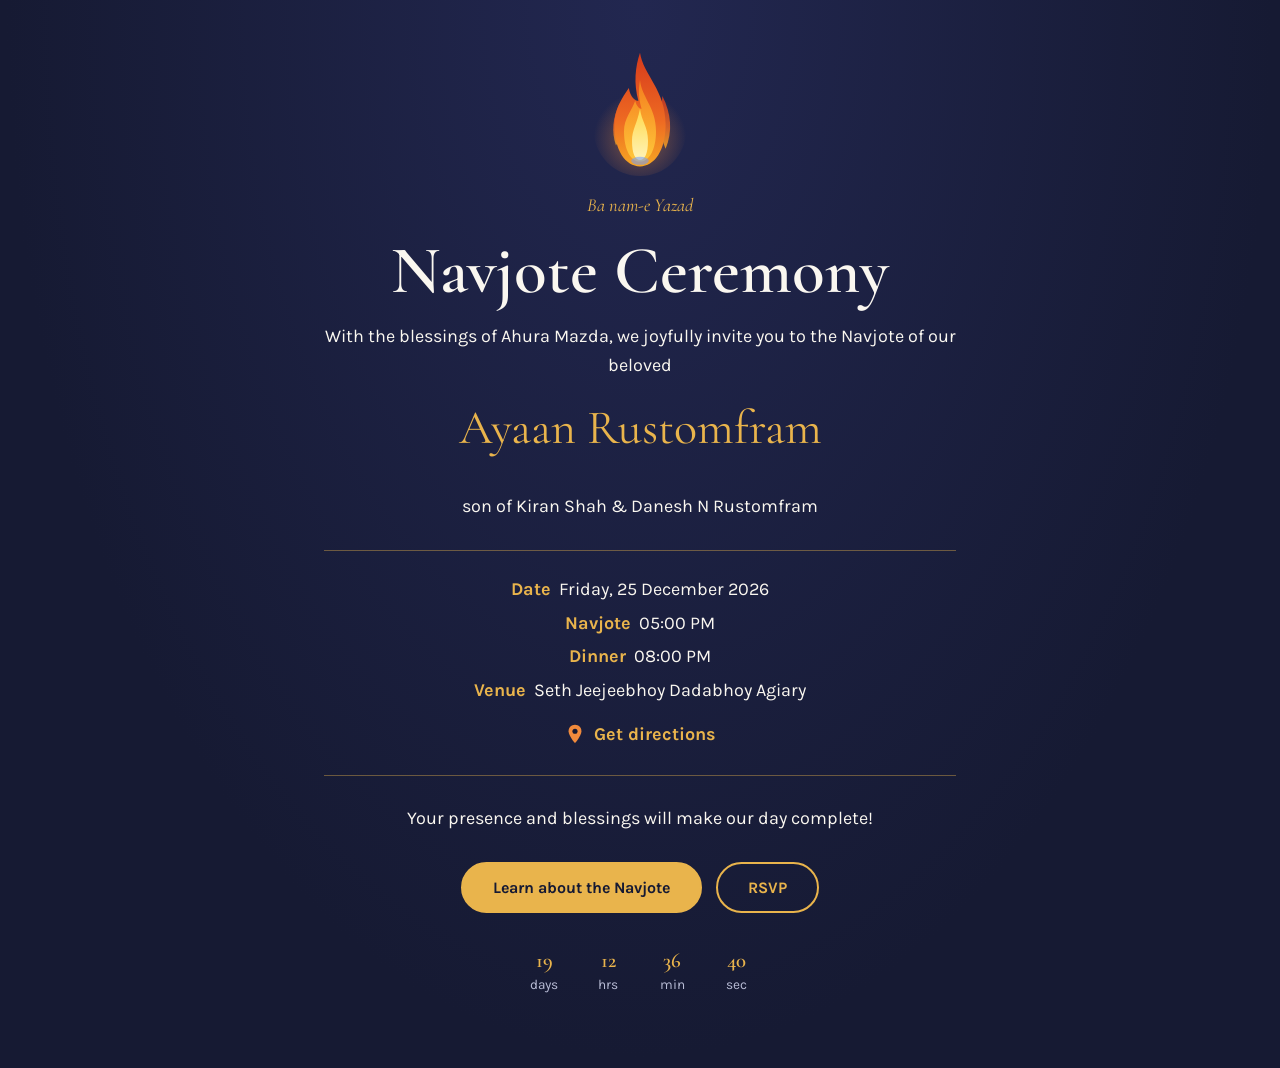
==== index.html @ 0d958ea7 "Add files via upload" ====
<!DOCTYPE html>
<html lang="en">
<head>
<meta charset="utf-8">
<meta name="viewport" content="width=device-width, initial-scale=1">
<meta name="robots" content="noindex, nofollow">
<title>Navjote Invitation</title>
<link rel="preconnect" href="https://fonts.googleapis.com"><link rel="preconnect" href="https://fonts.gstatic.com" crossorigin><link href="https://fonts.googleapis.com/css2?family=Cormorant+Garamond:ital,wght@0,600;1,500&family=Karla:wght@400;700&display=swap" rel="stylesheet">
<link rel="stylesheet" href="style.css">
</head>
<body>
<main class="wrap">
<svg class="flame" viewBox="0 0 120 160" aria-hidden="true">
<defs>
<radialGradient id="gl" cx="50%" cy="60%" r="50%"><stop offset="0" stop-color="#f08a3c" stop-opacity=".5"/><stop offset="1" stop-color="#f08a3c" stop-opacity="0"/></radialGradient>
<linearGradient id="g1" x1="0" y1="0" x2="0" y2="1"><stop offset="0" stop-color="#d63a1c"/><stop offset=".6" stop-color="#ee6a22"/><stop offset="1" stop-color="#f6a623"/></linearGradient>
<linearGradient id="g2" x1="0" y1="0" x2="0" y2="1"><stop offset="0" stop-color="#f47d1e"/><stop offset="1" stop-color="#ffc83a"/></linearGradient>
<linearGradient id="g3" x1="0" y1="0" x2="0" y2="1"><stop offset="0" stop-color="#ffd84a"/><stop offset="1" stop-color="#fff4b8"/></linearGradient>
</defs>
<ellipse class="glow" cx="60" cy="102" rx="58" ry="58" fill="url(#gl)"/>
<path class="f f-side" d="M34 70C26 88 24 104 30 122C37 110 39 96 34 70Z" fill="url(#g1)" opacity=".85"/>
<path class="f f-side2" d="M88 60C99 82 101 104 92 126C85 111 84 90 88 60Z" fill="url(#g1)" opacity=".85"/>
<path class="f f1" d="M60 6C64 34 92 52 92 96C92 128 78 148 60 148C42 148 28 128 28 96C28 76 38 62 46 50C48 62 54 66 58 66C52 44 54 24 60 6Z" fill="url(#g1)"/>
<path class="f f2" d="M60 40C62 62 80 74 80 104C80 128 71 142 60 142C49 142 40 128 40 104C40 88 50 78 54 66C56 74 60 76 62 76C58 62 58 52 60 40Z" fill="url(#g2)"/>
<path class="f f3" d="M60 76C62 92 70 98 70 116C70 132 66 140 60 140C54 140 50 132 50 116C50 102 56 96 60 76Z" fill="url(#g3)"/>
<ellipse cx="60" cy="141" rx="11" ry="5" fill="#6f9bff" opacity=".55"/>
<circle class="ember e1" cx="48" cy="30" r="1.8" fill="#ffc83a"/>
<circle class="ember e2" cx="76" cy="38" r="1.5" fill="#f6a623"/>
<circle class="ember e3" cx="62" cy="20" r="1.2" fill="#ffd84a"/>
</svg>
<p class="blessing">Ba nam-e Yazad</p>
<h1>Navjote Ceremony</h1>
<p>With the blessings of Ahura Mazda, we joyfully invite you to the Navjote of our beloved</p>
<p class="child">Ayaan Rustomfram</p>
<p>son of Kiran Shah &amp; Danesh N Rustomfram</p>
<div class="details">
<p><strong>Date</strong> &nbsp;Friday, 25 December 2026</p>
<p><strong>Navjote</strong> &nbsp;05:00 PM</p>
<p><strong>Dinner</strong> &nbsp;08:00 PM</p>
<p><strong>Venue</strong> &nbsp;Seth Jeejeebhoy Dadabhoy Agiary</p>
<a class="pin" href="https://maps.app.goo.gl/TBdtkeAdjKp1ws3x9" target="_blank" rel="noopener" aria-label="Get directions to the venue on Google Maps">
<svg viewBox="0 0 24 24" width="22" height="22" aria-hidden="true"><path d="M12 2C8 2 5 5 5 9c0 5.2 7 13 7 13s7-7.8 7-13c0-4-3-7-7-7Z" fill="#f08a3c"/><circle cx="12" cy="9" r="2.8" fill="#161a33"/></svg>
Get directions</a>
</div>
<p>Your presence and blessings will make our day complete!</p>
<div class="btns">
<a class="btn primary" href="significance.html">Learn about the Navjote</a>
<a class="btn ghost" href="rsvp.html">RSVP</a>
</div>
<p class="count" id="count" aria-live="off">
<span><b id="cd">--</b> days</span><span><b id="ch">--</b> hrs</span><span><b id="cm">--</b> min</span><span><b id="cs">--</b> sec</span>
</p>
<script>
(function(){
  var target=new Date('2026-12-25T17:00:00+05:30').getTime(),box=document.getElementById('count');
  function pad(n){return n<10?'0'+n:n}
  function tick(){
    var d=target-Date.now();
    if(d<=0){box.textContent=d>-864e5?'The celebration is today!':'Thank you for celebrating with us.';clearInterval(t);return}
    document.getElementById('cd').textContent=Math.floor(d/864e5);
    document.getElementById('ch').textContent=pad(Math.floor(d%864e5/36e5));
    document.getElementById('cm').textContent=pad(Math.floor(d%36e5/6e4));
    document.getElementById('cs').textContent=pad(Math.floor(d%6e4/1e3));
  }
  tick();var t=setInterval(tick,1000);
})();
</script>
</main>
</body>
</html>
---- style.css ----
:root{--night:#161a33;--night2:#222750;--gold:#e9b44c;--ember:#f08a3c;--white:#faf7f0;--mute:#b9bdd6}
@media (prefers-color-scheme:light){:root{--night:#161a33}}
*{box-sizing:border-box;margin:0}
html{background:#161a33}
body{min-height:100vh;background:radial-gradient(ellipse at 50% 0%,var(--night2),var(--night) 70%);color:var(--white);font-family:'Karla',system-ui,sans-serif;line-height:1.65;font-size:18px;padding:env(safe-area-inset-top) 0 env(safe-area-inset-bottom)}
h1,h2,h3{font-family:'Cormorant Garamond',Georgia,serif;font-weight:600;line-height:1.15}
.wrap{max-width:680px;margin:0 auto;padding:48px 24px 72px;text-align:center}
.blessing{color:var(--gold);font-style:italic;font-family:'Cormorant Garamond',serif;font-size:1.15rem}
h1{font-size:clamp(2.6rem,9vw,4.2rem);margin:12px 0}
h2{font-size:clamp(1.8rem,6vw,2.4rem);margin-bottom:16px}
.child{font-size:clamp(2rem,7vw,3rem);color:var(--gold);margin:8px 0 24px;font-family:'Cormorant Garamond',serif}
.details{border-top:1px solid rgba(233,180,76,.4);border-bottom:1px solid rgba(233,180,76,.4);padding:20px 0;margin:28px 0}
.details p{margin:4px 0}
.details strong{color:var(--gold);font-weight:700}
.btns{display:flex;gap:14px;justify-content:center;flex-wrap:wrap;margin-top:28px}
.btn{display:inline-block;padding:14px 30px;border-radius:999px;font:700 1rem 'Karla',sans-serif;text-decoration:none;cursor:pointer;border:2px solid var(--gold);transition:background .2s,color .2s}
.btn.primary{background:var(--gold);color:var(--night)}
.btn.primary:hover{background:var(--ember);border-color:var(--ember)}
.btn.ghost{color:var(--gold);background:transparent}
.btn.ghost:hover{background:rgba(233,180,76,.15)}
:focus-visible{outline:3px solid var(--white);outline-offset:3px}
.sig{text-align:left}
.sig h3{color:var(--gold);font-size:1.5rem;margin:28px 0 6px}
.sig p{color:#e6e7f2;max-width:62ch}
.sig .lead{font-size:1.1rem}
.triple{display:flex;gap:10px;flex-wrap:wrap;margin:14px 0}
.triple span{flex:1 1 150px;border:1px solid rgba(233,180,76,.5);padding:12px;text-align:center;border-radius:8px;font-family:'Cormorant Garamond',serif;font-size:1.2rem}
form{text-align:left;margin-top:24px}
fieldset{border:1px solid rgba(233,180,76,.4);border-radius:10px;padding:16px 18px 18px;margin-bottom:20px}
legend{padding:0 8px;color:var(--gold);font-weight:700}
label{display:block;font-size:.95rem;color:var(--mute);margin-bottom:4px}
input{width:100%;padding:12px 14px;font:inherit;color:var(--night);background:var(--white);border:2px solid transparent;border-radius:8px}
input:focus{border-color:var(--gold);outline:none}
.row{display:grid;grid-template-columns:1fr 1fr;gap:14px}
.hint{font-size:.9rem;color:var(--mute);margin-top:8px}
.thanks{display:none;border:1px solid var(--gold);border-radius:10px;padding:24px;margin-top:24px}
.err{color:#ffb4a2;font-size:.95rem;min-height:1.4em;margin-bottom:8px}
.pin{display:inline-flex;align-items:center;gap:8px;margin-top:10px;color:var(--gold);font-weight:700;text-decoration:none;border-bottom:1px solid transparent}
.pin:hover{border-bottom-color:var(--gold)}
.flame{width:96px;height:128px;margin:0 auto 14px;display:block;overflow:visible}
.f{transform-box:fill-box;transform-origin:50% 100%}
.f1{animation:sway1 2.6s ease-in-out infinite}
.f2{animation:sway2 1.9s ease-in-out infinite}
.f3{animation:sway3 1.3s ease-in-out infinite}
.f-side{animation:sway2 2.2s ease-in-out infinite .3s}
.f-side2{animation:sway1 2.4s ease-in-out infinite .6s}
.glow{animation:pulse 2.4s ease-in-out infinite}
.ember{animation:rise 3.2s ease-out infinite;opacity:0}
.e2{animation-delay:1.1s}.e3{animation-delay:2s}
@keyframes sway1{0%,100%{transform:scale(1,1) skewX(0)}30%{transform:scale(.96,1.06) skewX(3deg)}65%{transform:scale(1.03,.96) skewX(-3deg)}}
@keyframes sway2{0%,100%{transform:scale(1,1) skewX(0)}40%{transform:scale(.94,1.08) skewX(-4deg)}75%{transform:scale(1.04,.95) skewX(3deg)}}
@keyframes sway3{0%,100%{transform:scale(1,1)}50%{transform:scale(.92,1.1) skewX(2deg)}}
@keyframes pulse{0%,100%{opacity:.75}50%{opacity:1}}
@keyframes rise{0%{transform:translateY(0);opacity:0}15%{opacity:.9}100%{transform:translateY(-34px);opacity:0}}
@media (prefers-reduced-motion:reduce){.f,.glow,.ember{animation:none}.ember{opacity:0}}
.count{margin-top:36px;display:flex;justify-content:center;gap:16px;font-size:.85rem;color:var(--mute)}
.count span{min-width:48px}
.count b{display:block;font:600 1.3rem 'Cormorant Garamond',Georgia,serif;color:var(--gold);line-height:1.2}
.attend{text-align:left}
.choice{display:flex;gap:14px}
.choice label{flex:1;display:flex;align-items:center;justify-content:center;gap:10px;margin:0;padding:12px;color:var(--white);font-size:1.05rem;border:2px solid rgba(233,180,76,.5);border-radius:999px;cursor:pointer}
.choice label:has(input:checked){background:var(--gold);border-color:var(--gold);color:var(--night);font-weight:700}
.choice label:has(input:focus-visible){outline:3px solid var(--white);outline-offset:3px}
.choice input[type=radio]{width:auto;padding:0;accent-color:var(--night)}
#decline{margin:18px 0 4px}
#decline input{text-align:center}
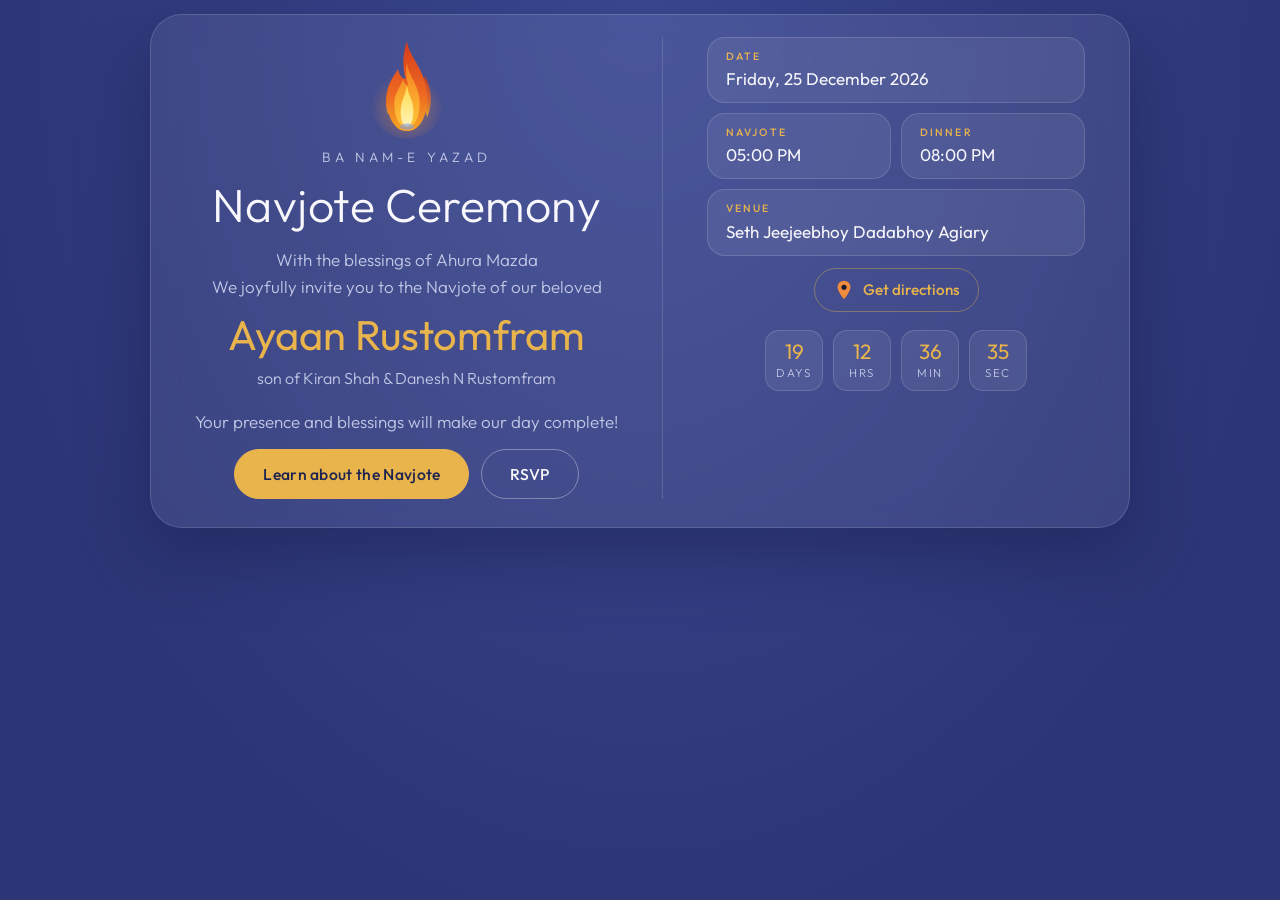
==== commit 06a3e923: "Add files via upload" ====
--- a/index.html
+++ b/index.html
@@ -5,11 +5,12 @@
 <meta name="viewport" content="width=device-width, initial-scale=1">
 <meta name="robots" content="noindex, nofollow">
 <title>Navjote Invitation</title>
-<link rel="preconnect" href="https://fonts.googleapis.com"><link rel="preconnect" href="https://fonts.gstatic.com" crossorigin><link href="https://fonts.googleapis.com/css2?family=Cormorant+Garamond:ital,wght@0,600;1,500&family=Karla:wght@400;700&display=swap" rel="stylesheet">
+<link rel="preconnect" href="https://fonts.googleapis.com"><link rel="preconnect" href="https://fonts.gstatic.com" crossorigin><link href="https://fonts.googleapis.com/css2?family=Outfit:wght@300;400;500;600&display=swap" rel="stylesheet">
 <link rel="stylesheet" href="style.css">
 </head>
 <body>
-<main class="wrap">
+<main class="wrap wide">
+<div class="inv"><div class="inv-l">
 <svg class="flame" viewBox="0 0 120 160" aria-hidden="true">
 <defs>
 <radialGradient id="gl" cx="50%" cy="60%" r="50%"><stop offset="0" stop-color="#f08a3c" stop-opacity=".5"/><stop offset="1" stop-color="#f08a3c" stop-opacity="0"/></radialGradient>
@@ -30,26 +31,28 @@
 </svg>
 <p class="blessing">Ba nam-e Yazad</p>
 <h1>Navjote Ceremony</h1>
-<p>With the blessings of Ahura Mazda, we joyfully invite you to the Navjote of our beloved</p>
+<p class="invite-line">With the blessings of Ahura Mazda<br>We joyfully invite you to the Navjote of our beloved</p>
 <p class="child">Ayaan Rustomfram</p>
-<p>son of Kiran Shah &amp; Danesh N Rustomfram</p>
+<p class="parents">son of Kiran Shah &amp; Danesh N Rustomfram</p>
+<p class="presence">Your presence and blessings will make our day complete!</p>
+<div class="btns">
+<a class="btn primary" href="significance.html">Learn about the Navjote</a>
+<a class="btn ghost" href="rsvp.html">RSVP</a>
+</div>
+</div><div class="inv-r">
 <div class="details">
-<p><strong>Date</strong> &nbsp;Friday, 25 December 2026</p>
-<p><strong>Navjote</strong> &nbsp;05:00 PM</p>
-<p><strong>Dinner</strong> &nbsp;08:00 PM</p>
-<p><strong>Venue</strong> &nbsp;Seth Jeejeebhoy Dadabhoy Agiary</p>
+<p><strong>Date</strong>Friday, 25 December 2026</p>
+<p><strong>Navjote</strong>05:00 PM</p>
+<p><strong>Dinner</strong>08:00 PM</p>
+<p><strong>Venue</strong>Seth Jeejeebhoy Dadabhoy Agiary</p>
 <a class="pin" href="https://maps.app.goo.gl/TBdtkeAdjKp1ws3x9" target="_blank" rel="noopener" aria-label="Get directions to the venue on Google Maps">
 <svg viewBox="0 0 24 24" width="22" height="22" aria-hidden="true"><path d="M12 2C8 2 5 5 5 9c0 5.2 7 13 7 13s7-7.8 7-13c0-4-3-7-7-7Z" fill="#f08a3c"/><circle cx="12" cy="9" r="2.8" fill="#161a33"/></svg>
 Get directions</a>
 </div>
-<p>Your presence and blessings will make our day complete!</p>
-<div class="btns">
-<a class="btn primary" href="significance.html">Learn about the Navjote</a>
-<a class="btn ghost" href="rsvp.html">RSVP</a>
-</div>
 <p class="count" id="count" aria-live="off">
 <span><b id="cd">--</b> days</span><span><b id="ch">--</b> hrs</span><span><b id="cm">--</b> min</span><span><b id="cs">--</b> sec</span>
 </p>
+</div></div>
 <script>
 (function(){
   var target=new Date('2026-12-25T17:00:00+05:30').getTime(),box=document.getElementById('count');
--- a/style.css
+++ b/style.css
@@ -1,43 +1,47 @@
-:root{--night:#161a33;--night2:#222750;--gold:#e9b44c;--ember:#f08a3c;--white:#faf7f0;--mute:#b9bdd6}
-@media (prefers-color-scheme:light){:root{--night:#161a33}}
+:root{--bg1:#3d4a94;--bg2:#2c3575;--gold:#e9b44c;--ember:#f08a3c;--white:#f8f7fb;--mute:#c3c8e6;--ink:#1d2350;--line:rgba(255,255,255,.14);--tile:rgba(255,255,255,.07)}
 *{box-sizing:border-box;margin:0}
-html{background:#161a33}
-body{min-height:100vh;background:radial-gradient(ellipse at 50% 0%,var(--night2),var(--night) 70%);color:var(--white);font-family:'Karla',system-ui,sans-serif;line-height:1.65;font-size:18px;padding:env(safe-area-inset-top) 0 env(safe-area-inset-bottom)}
-h1,h2,h3{font-family:'Cormorant Garamond',Georgia,serif;font-weight:600;line-height:1.15}
-.wrap{max-width:680px;margin:0 auto;padding:48px 24px 72px;text-align:center}
-.blessing{color:var(--gold);font-style:italic;font-family:'Cormorant Garamond',serif;font-size:1.15rem}
-h1{font-size:clamp(2.6rem,9vw,4.2rem);margin:12px 0}
-h2{font-size:clamp(1.8rem,6vw,2.4rem);margin-bottom:16px}
-.child{font-size:clamp(2rem,7vw,3rem);color:var(--gold);margin:8px 0 24px;font-family:'Cormorant Garamond',serif}
-.details{border-top:1px solid rgba(233,180,76,.4);border-bottom:1px solid rgba(233,180,76,.4);padding:20px 0;margin:28px 0}
-.details p{margin:4px 0}
-.details strong{color:var(--gold);font-weight:700}
-.btns{display:flex;gap:14px;justify-content:center;flex-wrap:wrap;margin-top:28px}
-.btn{display:inline-block;padding:14px 30px;border-radius:999px;font:700 1rem 'Karla',sans-serif;text-decoration:none;cursor:pointer;border:2px solid var(--gold);transition:background .2s,color .2s}
-.btn.primary{background:var(--gold);color:var(--night)}
-.btn.primary:hover{background:var(--ember);border-color:var(--ember)}
-.btn.ghost{color:var(--gold);background:transparent}
-.btn.ghost:hover{background:rgba(233,180,76,.15)}
+html{background:var(--bg2)}
+body{min-height:100vh;background:radial-gradient(ellipse at 50% 0%,var(--bg1),var(--bg2) 75%);color:var(--white);font-family:'Outfit','Helvetica Neue',Arial,system-ui,sans-serif;font-weight:400;line-height:1.6;font-size:17px;padding:max(14px,env(safe-area-inset-top)) 16px max(18px,env(safe-area-inset-bottom))}
+h1,h2,h3{font-weight:300;line-height:1.15;letter-spacing:.01em}
+.wrap{max-width:620px;margin:0 auto;padding:22px 32px 32px;text-align:center;background:var(--tile);border:1px solid var(--line);border-radius:32px;box-shadow:0 24px 70px rgba(12,16,48,.35);-webkit-backdrop-filter:blur(14px);backdrop-filter:blur(14px)}
+.blessing{color:var(--gold);text-transform:uppercase;letter-spacing:.3em;font-size:.85rem;font-weight:500}
+h1{font-size:clamp(2.3rem,8vw,3.4rem);margin:14px 0 18px}
+h2{font-size:clamp(1.9rem,6vw,2.4rem);margin-bottom:14px}
+.wrap>p,.inv-l>p,.inv-r>p{color:var(--mute);font-weight:300}
+.child{font-size:clamp(1.9rem,6.5vw,2.6rem);color:var(--gold)!important;font-weight:400!important;margin:10px 0 6px;line-height:1.2}
+.details{display:grid;grid-template-columns:1fr 1fr;gap:10px;margin:30px 0 28px;text-align:left}
+.details p{background:var(--tile);border:1px solid var(--line);border-radius:18px;padding:14px 18px;line-height:1.35;margin:0}
+.details p:nth-of-type(1),.details p:nth-of-type(4){grid-column:1/-1}
+.details strong{display:block;font-size:.66rem;letter-spacing:.2em;text-transform:uppercase;color:var(--gold);font-weight:500;margin-bottom:5px}
+.btns{display:flex;gap:12px;justify-content:center;flex-wrap:wrap;margin-top:26px}
+.btn{display:inline-block;padding:14px 28px;border-radius:999px;font:500 .98rem 'Outfit','Helvetica Neue',Arial,sans-serif;letter-spacing:.02em;text-decoration:none;cursor:pointer;border:1px solid var(--gold);transition:background .2s,color .2s,transform .2s}
+.btn.primary{background:var(--gold);color:var(--ink)}
+.btn.primary:hover{background:#f3c566;transform:translateY(-1px)}
+.btn.ghost{color:var(--white);border-color:rgba(255,255,255,.35);background:transparent}
+.btn.ghost:hover{background:rgba(255,255,255,.1)}
 :focus-visible{outline:3px solid var(--white);outline-offset:3px}
 .sig{text-align:left}
-.sig h3{color:var(--gold);font-size:1.5rem;margin:28px 0 6px}
-.sig p{color:#e6e7f2;max-width:62ch}
-.sig .lead{font-size:1.1rem}
+.sig h3{color:var(--gold);font-size:.78rem;font-weight:500;letter-spacing:.2em;text-transform:uppercase;margin:30px 0 8px;display:flex;align-items:center;gap:12px}
+.sig h3::before{content:"";width:22px;height:2px;background:var(--gold);border-radius:2px}
+.sig p{color:var(--mute);font-weight:300;max-width:62ch}
+.sig .lead{font-size:1.1rem;color:var(--white)}
 .triple{display:flex;gap:10px;flex-wrap:wrap;margin:14px 0}
-.triple span{flex:1 1 150px;border:1px solid rgba(233,180,76,.5);padding:12px;text-align:center;border-radius:8px;font-family:'Cormorant Garamond',serif;font-size:1.2rem}
-form{text-align:left;margin-top:24px}
-fieldset{border:1px solid rgba(233,180,76,.4);border-radius:10px;padding:16px 18px 18px;margin-bottom:20px}
-legend{padding:0 8px;color:var(--gold);font-weight:700}
-label{display:block;font-size:.95rem;color:var(--mute);margin-bottom:4px}
-input{width:100%;padding:12px 14px;font:inherit;color:var(--night);background:var(--white);border:2px solid transparent;border-radius:8px}
-input:focus{border-color:var(--gold);outline:none}
+.triple span{flex:1 1 92px;font-size:.95rem;background:var(--tile);border:1px solid var(--line);padding:14px 10px;text-align:center;border-radius:18px;font-weight:400;line-height:1.35}
+form{text-align:left;margin-top:22px}
+fieldset{border:1px solid var(--line);background:rgba(255,255,255,.04);border-radius:20px;padding:6px 18px 18px;margin-bottom:16px}
+legend{padding:0 8px;color:var(--gold);font-size:.7rem;font-weight:500;letter-spacing:.2em;text-transform:uppercase}
+label{display:block;font-size:.9rem;color:var(--mute);margin-bottom:5px;font-weight:300}
+input{width:100%;padding:13px 16px;font:inherit;color:var(--white);background:rgba(20,26,76,.4);border:1px solid rgba(255,255,255,.22);border-radius:14px}
+input::placeholder{color:#a9afd6}
+input:focus{border-color:var(--gold);outline:none;box-shadow:0 0 0 3px rgba(233,180,76,.2)}
 .row{display:grid;grid-template-columns:1fr 1fr;gap:14px}
 .hint{font-size:.9rem;color:var(--mute);margin-top:8px}
-.thanks{display:none;border:1px solid var(--gold);border-radius:10px;padding:24px;margin-top:24px}
-.err{color:#ffb4a2;font-size:.95rem;min-height:1.4em;margin-bottom:8px}
-.pin{display:inline-flex;align-items:center;gap:8px;margin-top:10px;color:var(--gold);font-weight:700;text-decoration:none;border-bottom:1px solid transparent}
-.pin:hover{border-bottom-color:var(--gold)}
-.flame{width:96px;height:128px;margin:0 auto 14px;display:block;overflow:visible}
+.thanks{display:none;border:1px solid rgba(233,180,76,.5);background:rgba(233,180,76,.08);border-radius:22px;padding:26px;margin-top:22px}
+.thanks h3{font-size:1.6rem;margin-bottom:6px}
+.err{color:#ffc2b3;font-size:.92rem;min-height:1.4em;margin-bottom:8px}
+.pin{grid-column:1/-1;justify-self:center;display:inline-flex;align-items:center;gap:8px;margin-top:2px;padding:9px 18px;color:var(--gold);font-weight:500;font-size:.95rem;text-decoration:none;border:1px solid rgba(233,180,76,.4);border-radius:999px}
+.pin:hover{background:rgba(233,180,76,.12)}
+.flame{width:76px;height:102px;margin:0 auto 8px;display:block;overflow:visible}
 .f{transform-box:fill-box;transform-origin:50% 100%}
 .f1{animation:sway1 2.6s ease-in-out infinite}
 .f2{animation:sway2 1.9s ease-in-out infinite}
@@ -53,14 +57,47 @@
 @keyframes pulse{0%,100%{opacity:.75}50%{opacity:1}}
 @keyframes rise{0%{transform:translateY(0);opacity:0}15%{opacity:.9}100%{transform:translateY(-34px);opacity:0}}
 @media (prefers-reduced-motion:reduce){.f,.glow,.ember{animation:none}.ember{opacity:0}}
-.count{margin-top:36px;display:flex;justify-content:center;gap:16px;font-size:.85rem;color:var(--mute)}
-.count span{min-width:48px}
-.count b{display:block;font:600 1.3rem 'Cormorant Garamond',Georgia,serif;color:var(--gold);line-height:1.2}
+.count{margin-top:30px;display:flex;justify-content:center;gap:10px;font-size:.72rem;letter-spacing:.14em;text-transform:uppercase;color:var(--mute)}
+.count span{min-width:58px;padding:8px 6px;background:var(--tile);border:1px solid var(--line);border-radius:14px}
+.count b{display:block;font-size:1.3rem;font-weight:400;letter-spacing:0;color:var(--gold);line-height:1.2}
 .attend{text-align:left}
-.choice{display:flex;gap:14px}
-.choice label{flex:1;display:flex;align-items:center;justify-content:center;gap:10px;margin:0;padding:12px;color:var(--white);font-size:1.05rem;border:2px solid rgba(233,180,76,.5);border-radius:999px;cursor:pointer}
-.choice label:has(input:checked){background:var(--gold);border-color:var(--gold);color:var(--night);font-weight:700}
+.choice{display:flex;gap:12px;padding-top:4px}
+.choice label{flex:1;display:flex;align-items:center;justify-content:center;gap:10px;margin:0;padding:12px;color:var(--white);font-size:1rem;font-weight:400;border:1px solid rgba(255,255,255,.28);border-radius:999px;cursor:pointer}
+.choice label:has(input:checked){background:var(--gold);border-color:var(--gold);color:var(--ink);font-weight:500}
 .choice label:has(input:focus-visible){outline:3px solid var(--white);outline-offset:3px}
-.choice input[type=radio]{width:auto;padding:0;accent-color:var(--night)}
+.choice input[type=radio]{width:auto;padding:0;accent-color:var(--ink)}
 #decline{margin:18px 0 4px}
 #decline input{text-align:center}
+@media (max-width:480px){.wrap{padding:34px 20px 30px;border-radius:26px}.details{gap:8px}.details p{padding:12px 14px}.count span{min-width:54px}}
+#ask{margin-bottom:20px}
+.parents{white-space:nowrap;font-size:clamp(.74rem,3.9vw,1rem)}
+.presence{margin-top:20px}
+.inv-l>.btns{margin-top:16px}
+@media (min-width:860px){
+  .wrap.wide{max-width:980px;padding:22px 44px 28px}
+  .wide .inv{display:grid;grid-template-columns:1fr 1fr;gap:44px;align-items:start}
+  .wide .inv-l h1{font-size:2.9rem;margin:10px 0 14px}
+  .wide .inv-r{border-left:1px solid var(--line);padding-left:44px;align-self:stretch}
+  .wide .details{margin:0 0 14px}
+  .wide .details p{padding:11px 18px}
+  .wide .presence{margin-top:16px}
+  .wide .inv-l>.btns{margin-top:14px}
+  .wide .count{margin-top:18px}
+}
+@media (min-width:860px) and (max-height:700px){
+  .wide .flame{width:60px;height:80px;margin-bottom:4px}
+  .wide .inv-l h1{font-size:2.5rem;margin:6px 0 10px}
+  .wide .details p{padding:8px 16px}
+  .wide .child{font-size:2.1rem}
+  .wide .btn{padding:11px 24px}
+  .wide .count{margin-top:12px}
+}
+@media (max-width:859px){
+  .inv{display:flex;flex-direction:column}
+  .inv-l,.inv-r{display:contents}
+  .inv-l>*{order:1}
+  .inv-r>.details{order:2}
+  .inv-l>.presence{order:3}
+  .inv-l>.btns{order:4}
+  .inv-r>.count{order:5}
+}
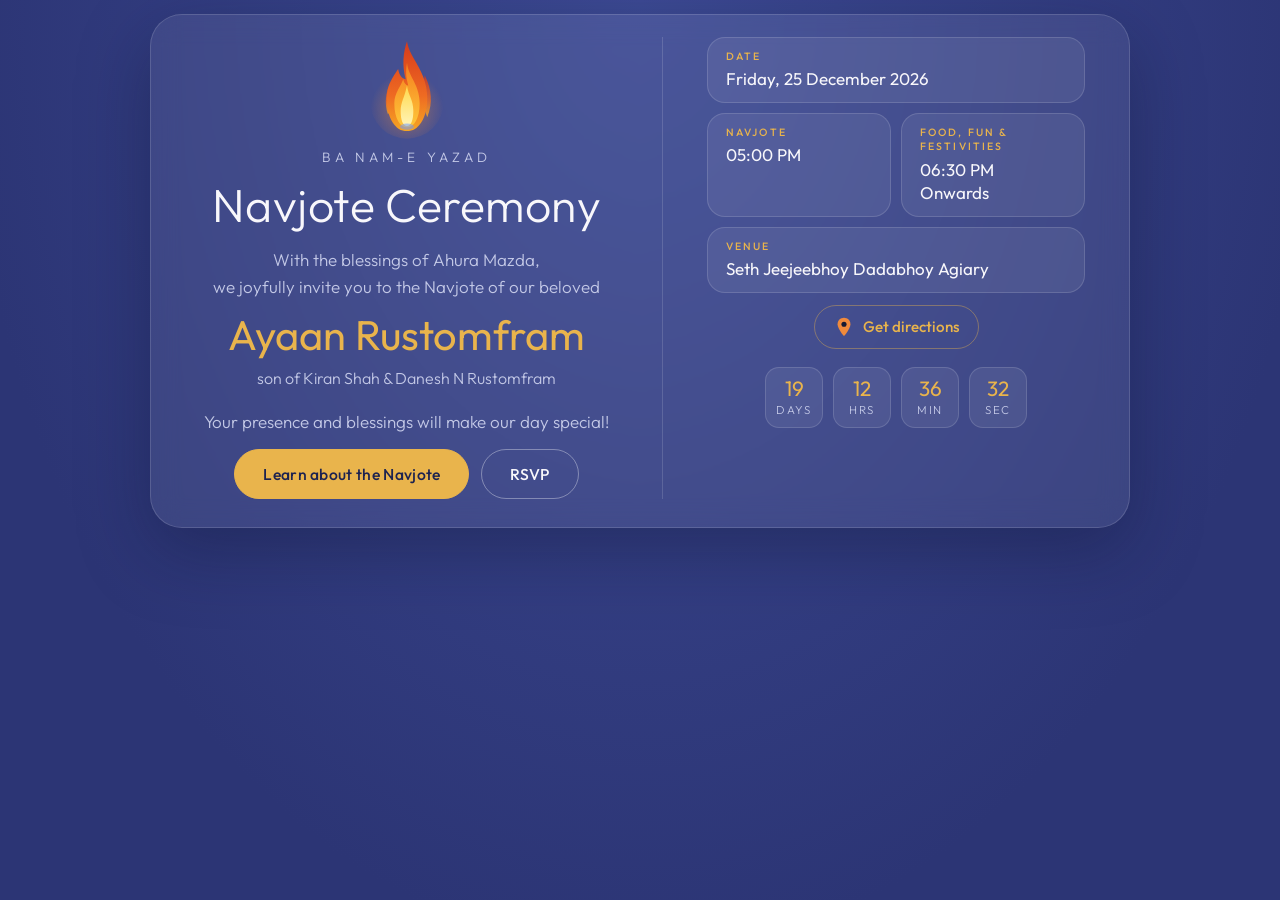
==== commit 642b1d64: "Add files via upload" ====
--- a/index.html
+++ b/index.html
@@ -31,10 +31,10 @@
 </svg>
 <p class="blessing">Ba nam-e Yazad</p>
 <h1>Navjote Ceremony</h1>
-<p class="invite-line">With the blessings of Ahura Mazda<br>We joyfully invite you to the Navjote of our beloved</p>
+<p class="invite-line">With the blessings of Ahura Mazda,<br>we joyfully invite you to the Navjote of our beloved</p>
 <p class="child">Ayaan Rustomfram</p>
 <p class="parents">son of Kiran Shah &amp; Danesh N Rustomfram</p>
-<p class="presence">Your presence and blessings will make our day complete!</p>
+<p class="presence">Your presence and blessings will make our day special!</p>
 <div class="btns">
 <a class="btn primary" href="significance.html">Learn about the Navjote</a>
 <a class="btn ghost" href="rsvp.html">RSVP</a>
@@ -43,7 +43,7 @@
 <div class="details">
 <p><strong>Date</strong>Friday, 25 December 2026</p>
 <p><strong>Navjote</strong>05:00 PM</p>
-<p><strong>Dinner</strong>08:00 PM</p>
+<p><strong>Food, Fun &amp; Festivities</strong>06:30 PM Onwards</p>
 <p><strong>Venue</strong>Seth Jeejeebhoy Dadabhoy Agiary</p>
 <a class="pin" href="https://maps.app.goo.gl/TBdtkeAdjKp1ws3x9" target="_blank" rel="noopener" aria-label="Get directions to the venue on Google Maps">
 <svg viewBox="0 0 24 24" width="22" height="22" aria-hidden="true"><path d="M12 2C8 2 5 5 5 9c0 5.2 7 13 7 13s7-7.8 7-13c0-4-3-7-7-7Z" fill="#f08a3c"/><circle cx="12" cy="9" r="2.8" fill="#161a33"/></svg>
--- a/style.css
+++ b/style.css
@@ -101,3 +101,14 @@
   .inv-l>.btns{order:4}
   .inv-r>.count{order:5}
 }
+.pic{margin:4px 0 14px;padding:14px 10px;background:var(--tile);border:1px solid var(--line);border-radius:20px;display:flex;justify-content:center}
+.pic svg{width:100%;max-width:300px;height:auto;display:block}
+.pic img{max-width:100%;height:auto;max-height:250px;display:block}
+.fall{animation:fall var(--d,6s) linear infinite;animation-delay:var(--w,0s);opacity:0}
+@keyframes fall{0%{transform:translate(0,-26px);opacity:0}8%{opacity:1}50%{transform:translate(calc(var(--x) * -.6),70px)}92%{opacity:1}100%{transform:translate(var(--x),162px);opacity:0}}
+@media (prefers-reduced-motion:reduce){.fall{animation:none;opacity:.9}}
+#send:active,#send.busy,#dsend:active,#dsend.busy{background:#cf9633;border-color:#cf9633;transform:none}
+@media (max-width:859px){
+  .inv-r>.details{margin-bottom:6px}
+  .inv-l>.presence{margin-top:0}
+}
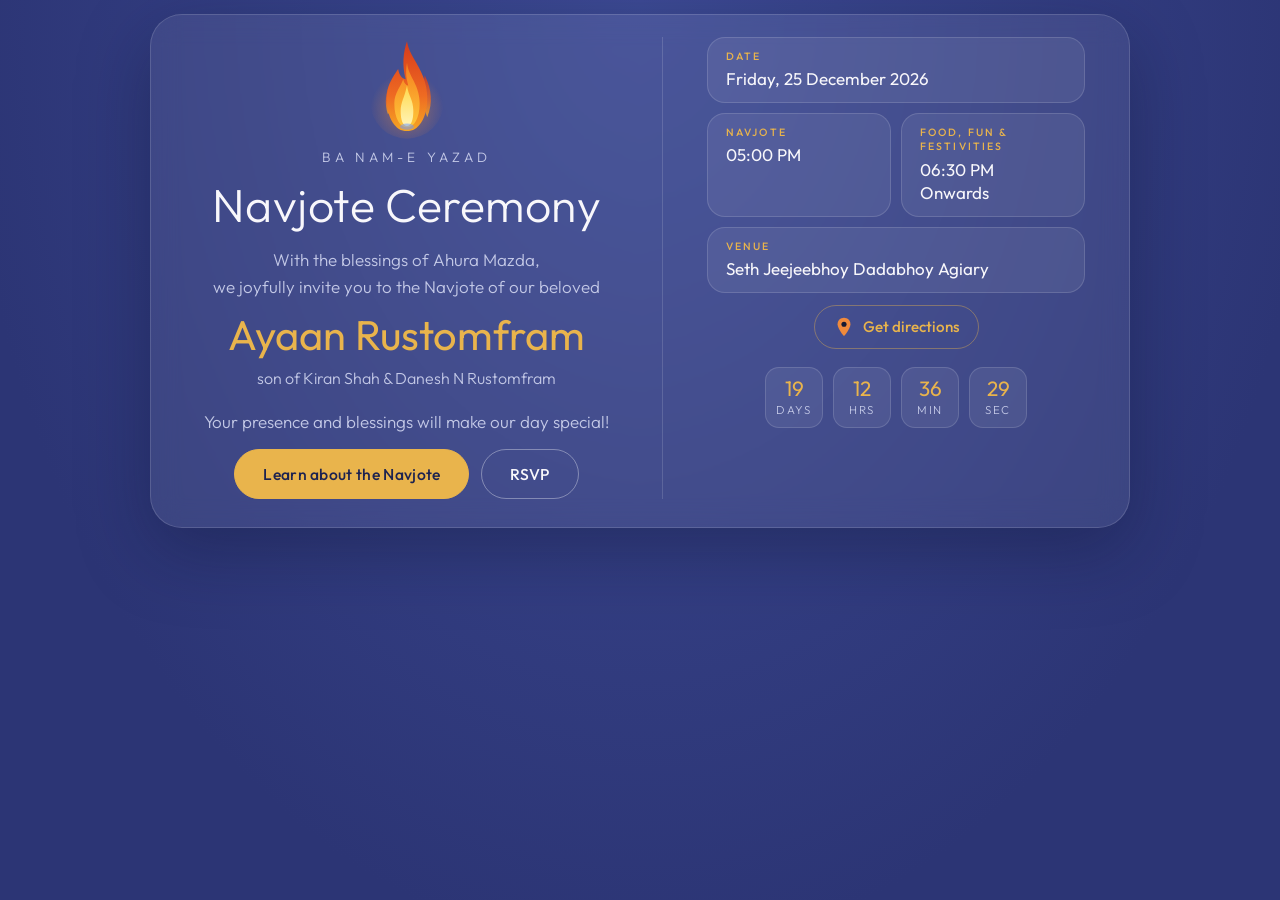
==== commit 1a244822: "Add files via upload" ====
--- a/index.html
+++ b/index.html
@@ -69,5 +69,10 @@
 })();
 </script>
 </main>
+<script>
+// counts one visit per browser session
+(function(){try{var k='viewed_index';if(sessionStorage.getItem(k))return;sessionStorage.setItem(k,'1');
+fetch('https://script.google.com/macros/s/AKfycbwcMoyiqVXj27jVL6ydHL6yYLJUUSvpx1s4rha91WTpmRLKlsgSzCpWJJNAfcA898-WUQ/exec',{method:'POST',mode:'no-cors',keepalive:true,body:new URLSearchParams({action:'view',page:'index'})}).catch(function(){});}catch(e){}})();
+</script>
 </body>
 </html>
--- a/style.css
+++ b/style.css
@@ -112,3 +112,11 @@
   .inv-r>.details{margin-bottom:6px}
   .inv-l>.presence{margin-top:0}
 }
+br.m{display:none}
+@media (max-width:600px){br.m{display:inline}}
+#ask{white-space:nowrap;font-size:min(1rem,calc((100vw - 76px)/24))}
+.attend legend{white-space:nowrap}
+@media (max-width:480px){.attend legend{letter-spacing:.12em;font-size:min(.7rem,calc((100vw - 118px)/21.5))}}
+#thanks p{white-space:nowrap;font-size:min(1rem,calc((100vw - 116px)/17.7))}
+@media (max-width:480px){#thanks{padding:24px 18px}}
+.farohar{display:block;width:min(360px,90%);height:auto;margin:6px auto 14px;filter:drop-shadow(0 6px 16px rgba(10,14,48,.35))}
